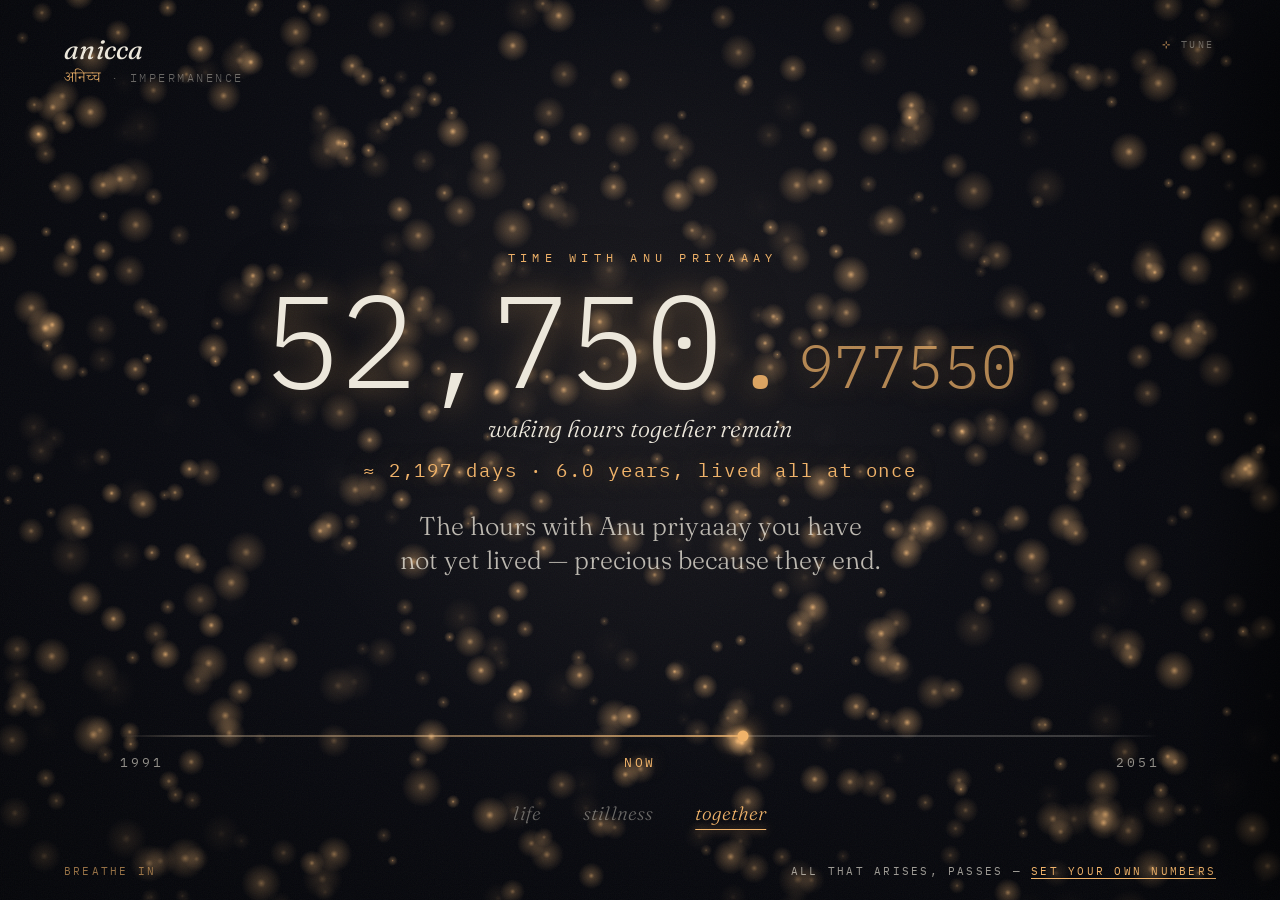
==== index.html @ 8d521f29 "anicca — a live meditation on impermanence A static, dependency-free page that renders the finite, w" ====
<!doctype html>
<html lang="en">
<head>
  <meta charset="utf-8" />
  <meta name="viewport" content="width=device-width, initial-scale=1, viewport-fit=cover" />
  <title>anicca · all that arises, passes</title>
  <meta name="description" content="A live meditation on impermanence — the finite, waking hours you still have, rendered as light against the dark." />

  <link rel="preconnect" href="https://fonts.googleapis.com" />
  <link rel="preconnect" href="https://fonts.gstatic.com" crossorigin />
  <link href="https://fonts.googleapis.com/css2?family=Fraunces:ital,opsz,wght@0,9..144,300..600;1,9..144,300..500&family=IBM+Plex+Mono:wght@300;400;500&family=Noto+Serif+Devanagari:wght@400;600&display=swap" rel="stylesheet" />

  <link rel="stylesheet" href="style.css" />
</head>
<body data-lens="anu">
  <!-- the abyss + the arising, passing field -->
  <canvas id="field" aria-hidden="true"></canvas>
  <div class="vignette" aria-hidden="true"></div>
  <div class="grain" aria-hidden="true"></div>

  <main class="stage">
    <!-- word-mark -->
    <header class="mark">
      <span class="mark__word">anicca</span>
      <span class="mark__gloss"><span class="deva">अनिच्च</span> · impermanence</span>
    </header>

    <!-- the count -->
    <section class="count" aria-live="polite">
      <p class="count__eyebrow" id="eyebrow">time together</p>

      <h1 class="count__number" id="number" aria-label="waking hours remaining">
        <span class="num-int" id="numInt">000,000</span><span class="num-dot">.</span><span class="num-frac" id="numFrac">000000</span>
      </h1>

      <p class="count__unit" id="unit">waking hours remain</p>

      <p class="count__sub" id="sub">≈ 0 days · 0 years</p>

      <p class="count__line" id="line">The hours you have not yet lived.</p>
    </section>

    <!-- the lifeline -->
    <section class="lifeline" aria-hidden="true">
      <div class="lifeline__track">
        <div class="lifeline__lived" id="lived"></div>
        <div class="lifeline__now" id="nowMark"></div>
      </div>
      <div class="lifeline__labels">
        <span id="originLabel">·</span>
        <span class="lifeline__nowlbl" id="nowLabel">now</span>
        <span id="horizonLabel">·</span>
      </div>
    </section>

    <!-- the lenses -->
    <nav class="lenses" id="lenses">
      <button class="lens" data-lens="life">life</button>
      <button class="lens" data-lens="stillness">stillness</button>
      <button class="lens is-active" data-lens="anu">together</button>
    </nav>
  </main>

  <!-- configure: anyone can tweak; defaults to what we set -->
  <button class="cfg-toggle" id="cfgToggle" aria-expanded="false" aria-controls="panel">tune</button>

  <aside class="panel" id="panel" aria-hidden="true">
    <div class="panel__head">
      <h2 class="panel__title">your numbers</h2>
      <button class="panel__close" id="panelClose" aria-label="close">esc</button>
    </div>

    <form class="panel__form" id="cfgForm" autocomplete="off">
      <fieldset class="panel__group">
        <legend>the two of you</legend>
        <label>you, born<input type="number" name="youBorn" min="1900" max="2026" inputmode="numeric" /></label>
        <label>them, name<input type="text" name="herName" maxlength="20" /></label>
        <label>them, born<input type="number" name="herBorn" min="1900" max="2026" inputmode="numeric" /></label>
      </fieldset>

      <fieldset class="panel__group">
        <legend>a day, in hours</legend>
        <label>sleep<input type="number" name="sleep" min="0" max="24" step="0.5" /></label>
        <label>work<input type="number" name="work" min="0" max="24" step="0.5" /></label>
        <label>upkeep<input type="number" name="personal" min="0" max="24" step="0.5" /></label>
        <label>stillness<input type="number" name="meditation" min="0" max="24" step="0.5" /></label>
      </fieldset>

      <fieldset class="panel__group">
        <legend>horizons, in years of age</legend>
        <label>together until<input type="number" name="togetherToAge" min="1" max="120" /></label>
        <label>a life until<input type="number" name="toAge" min="1" max="120" /></label>
      </fieldset>

      <p class="panel__note" id="panelNote">·</p>
      <button type="button" class="panel__reset" id="cfgReset">reset to ours</button>
    </form>
  </aside>

  <footer class="foot">
    <span class="foot__breath" id="breathLbl">breathe in</span>
    <span class="foot__cfg">all that arises, passes — <a href="#" id="cfgLink">set your own numbers</a></span>
  </footer>

  <script src="anicca.js"></script>
</body>
</html>
---- style.css ----
/* ============================================================
   anicca — all that arises, passes
   Literary serif + precise mono, one accent per lens,
   light drawn against the abyss.
   ============================================================ */

/* smooth accent transitions between lenses */
@property --accent {
  syntax: '<color>';
  inherits: true;
  initial-value: #f0b36a;
}
@property --accent-soft {
  syntax: '<color>';
  inherits: true;
  initial-value: rgba(240, 179, 106, 0.5);
}

:root {
  --bg:    #06070c;
  --ink:   #ece7db;
  --muted: rgba(236, 231, 219, 0.42);
  --faint: rgba(236, 231, 219, 0.16);

  --serif: 'Fraunces', Georgia, 'Times New Roman', serif;
  --mono:  'IBM Plex Mono', ui-monospace, 'SF Mono', monospace;
  --deva:  'Noto Serif Devanagari', var(--serif);

  --breath: 0; /* 0..1, driven by JS — the page breathes */
}

/* per-lens accent themes (canvas reads these too) */
body[data-lens='life']      { --accent: #c7d4e6; --accent-soft: rgba(199, 212, 230, 0.5); }
body[data-lens='stillness'] { --accent: #7fd8c0; --accent-soft: rgba(127, 216, 192, 0.5); }
body[data-lens='anu']       { --accent: #f0b36a; --accent-soft: rgba(240, 179, 106, 0.5); }

* { box-sizing: border-box; margin: 0; padding: 0; }

html, body { height: 100%; }

body {
  background: var(--bg);
  color: var(--ink);
  font-family: var(--serif);
  overflow: hidden;
  position: relative;
  transition: --accent 1.4s ease, --accent-soft 1.4s ease;
  -webkit-font-smoothing: antialiased;
  text-rendering: optimizeLegibility;
}

/* ---- the field ---- */
#field {
  position: fixed;
  inset: 0;
  width: 100%;
  height: 100%;
  display: block;
  z-index: 0;
}

/* edges sink into the dark */
.vignette {
  position: fixed;
  inset: 0;
  z-index: 1;
  pointer-events: none;
  background:
    radial-gradient(130% 100% at 50% 42%, transparent 38%, rgba(2, 3, 6, 0.55) 78%, rgba(2, 3, 6, 0.92) 100%);
}

/* film grain — keeps the dark from looking flat */
.grain {
  position: fixed;
  inset: -50%;
  z-index: 2;
  pointer-events: none;
  opacity: 0.05;
  background-image: url("data:image/svg+xml,%3Csvg xmlns='http://www.w3.org/2000/svg' width='160' height='160'%3E%3Cfilter id='n'%3E%3CfeTurbulence type='fractalNoise' baseFrequency='0.85' numOctaves='2' stitchTiles='stitch'/%3E%3C/filter%3E%3Crect width='100%25' height='100%25' filter='url(%23n)'/%3E%3C/svg%3E");
  animation: grain 7s steps(6) infinite;
}
@keyframes grain {
  0%,100% { transform: translate(0,0); }
  20% { transform: translate(-6%, 4%); }
  40% { transform: translate(4%, -6%); }
  60% { transform: translate(-4%, -4%); }
  80% { transform: translate(6%, 6%); }
}

/* ---- stage / layout ---- */
.stage {
  position: relative;
  z-index: 3;
  height: 100%;
  display: grid;
  grid-template-rows: auto 1fr auto auto;
  padding: clamp(1.4rem, 3.5vh, 2.8rem) clamp(1.4rem, 5vw, 4rem);
  padding-bottom: clamp(3.4rem, 8vh, 5rem); /* clear the fixed footer */
  gap: clamp(1rem, 3vh, 2.4rem);
}

/* word-mark */
.mark {
  display: flex;
  flex-direction: column;
  gap: 0.15rem;
  opacity: 0;
  animation: rise 1.6s 0.1s cubic-bezier(.2,.7,.2,1) forwards;
}
.mark__word {
  font-family: var(--serif);
  font-optical-sizing: auto;
  font-style: italic;
  font-weight: 400;
  font-size: clamp(1.15rem, 2.4vw, 1.7rem);
  letter-spacing: 0.01em;
  color: var(--ink);
}
.mark__gloss {
  font-family: var(--mono);
  font-weight: 300;
  font-size: 0.72rem;
  letter-spacing: 0.22em;
  text-transform: uppercase;
  color: var(--muted);
}
.deva { font-family: var(--deva); letter-spacing: 0; font-size: 0.95rem; color: var(--accent); }

/* the count — the heart */
.count {
  align-self: center;
  text-align: center;
  display: flex;
  flex-direction: column;
  align-items: center;
  gap: clamp(0.5rem, 1.6vh, 1.1rem);
}

.count__eyebrow {
  font-family: var(--mono);
  font-weight: 400;
  font-size: clamp(0.62rem, 1.1vw, 0.78rem);
  letter-spacing: 0.42em;
  text-transform: uppercase;
  color: var(--accent);
  padding-left: 0.42em; /* optical centering for the tracking */
  opacity: 0;
  animation: rise 1.6s 0.5s cubic-bezier(.2,.7,.2,1) forwards;
}

.count__number {
  font-family: var(--mono);
  font-weight: 300;
  font-variant-numeric: tabular-nums;
  font-feature-settings: 'tnum' 1;
  line-height: 0.92;
  font-size: clamp(2.7rem, 11vw, 8.2rem);
  letter-spacing: -0.02em;
  color: var(--ink);
  white-space: nowrap;
  text-shadow:
    0 0 28px var(--accent-soft),
    0 0 80px rgba(0,0,0,0.4);
  opacity: 0;
  animation: rise 1.8s 0.7s cubic-bezier(.2,.7,.2,1) forwards;
}
.num-dot  { color: var(--accent); opacity: 0.9; }
.num-frac {
  /* the present moment, dissolving */
  font-size: 0.46em;
  color: var(--accent);
  opacity: 0.72;
  letter-spacing: 0.01em;
  vertical-align: baseline;
}

.count__unit {
  font-family: var(--serif);
  font-style: italic;
  font-weight: 300;
  font-size: clamp(1rem, 2.2vw, 1.5rem);
  color: var(--ink);
  opacity: 0;
  animation: rise 1.6s 0.9s cubic-bezier(.2,.7,.2,1) forwards;
}

.count__sub {
  font-family: var(--mono);
  font-weight: 400;
  font-size: clamp(0.86rem, 1.9vw, 1.18rem);
  letter-spacing: 0.1em;
  color: var(--accent);
  text-shadow: 0 0 22px var(--accent-soft);
  opacity: 0;
  animation: rise 1.6s 1.05s cubic-bezier(.2,.7,.2,1) forwards;
}

.count__line {
  margin-top: clamp(0.4rem, 1.4vh, 1rem);
  max-width: 30ch;
  font-family: var(--serif);
  font-weight: 300;
  font-size: clamp(1.05rem, 2.5vw, 1.6rem);
  line-height: 1.35;
  text-wrap: balance;
  color: rgba(236, 231, 219, 0.78);
  opacity: 0;
  animation: rise 1.8s 1.25s cubic-bezier(.2,.7,.2,1) forwards;
}

/* lifeline */
.lifeline {
  align-self: end;
  width: min(1040px, 92vw);
  margin: 0 auto;
  opacity: 0;
  animation: rise 1.6s 1.4s cubic-bezier(.2,.7,.2,1) forwards;
}
.lifeline__track {
  position: relative;
  height: 2px;
  border-radius: 2px;
  background: linear-gradient(90deg,
    transparent,
    rgba(236, 231, 219, 0.22) 7%,
    rgba(236, 231, 219, 0.22) 93%,
    transparent);
}
.lifeline__lived {
  position: absolute;
  left: 0; top: 0; height: 100%;
  width: 0%;
  border-radius: 2px;
  background: linear-gradient(90deg, transparent, var(--accent));
  opacity: 0.7;
}
.lifeline__now {
  position: absolute;
  top: 50%;
  left: 0%;
  width: 11px; height: 11px;
  border-radius: 50%;
  background: var(--accent);
  transform: translate(-50%, -50%);
  box-shadow: 0 0 20px 3px var(--accent), 0 0 6px var(--accent);
  animation: pulse 3.4s ease-in-out infinite;
}
.lifeline__labels {
  display: flex;
  justify-content: space-between;
  margin-top: 1.05rem;
  font-family: var(--mono);
  font-size: 0.82rem;
  letter-spacing: 0.22em;
  text-transform: uppercase;
  color: rgba(236, 231, 219, 0.6);
}
.lifeline__nowlbl { color: var(--accent); text-shadow: 0 0 16px var(--accent-soft); }

/* lenses */
.lenses {
  align-self: center;
  justify-self: center;
  display: flex;
  justify-content: center;
  gap: clamp(1.2rem, 4vw, 2.6rem);
  opacity: 0;
  animation: rise 1.6s 1.55s cubic-bezier(.2,.7,.2,1) forwards;
}
.lens {
  background: none;
  border: none;
  cursor: pointer;
  font-family: var(--serif);
  font-style: italic;
  font-weight: 300;
  font-size: clamp(0.95rem, 2vw, 1.2rem);
  color: var(--muted);
  letter-spacing: 0.01em;
  padding: 0.2rem 0;
  position: relative;
  transition: color 0.6s ease;
}
.lens::after {
  content: '';
  position: absolute;
  left: 50%; bottom: -2px;
  width: 0; height: 1px;
  background: var(--accent);
  box-shadow: 0 0 8px var(--accent);
  transform: translateX(-50%);
  transition: width 0.5s cubic-bezier(.2,.7,.2,1);
}
.lens:hover { color: rgba(236, 231, 219, 0.78); }
.lens.is-active { color: var(--accent); }
.lens.is-active::after { width: 100%; }

/* footer */
.foot {
  position: fixed;
  z-index: 3;
  left: 0; right: 0; bottom: clamp(0.9rem, 2.4vh, 1.6rem);
  display: flex;
  justify-content: space-between;
  align-items: baseline;
  padding: 0 clamp(1.4rem, 5vw, 4rem);
  font-family: var(--mono);
  font-size: 0.7rem;
  letter-spacing: 0.2em;
  text-transform: uppercase;
  color: rgba(236, 231, 219, 0.66);
  pointer-events: none;
}
.foot a { color: var(--accent); text-decoration: none; border-bottom: 1px solid var(--accent); pointer-events: auto; }
.foot a:hover { opacity: 0.75; }
.foot__breath {
  color: var(--accent);
  opacity: calc(0.55 + var(--breath) * 0.45);
  transition: opacity 0.3s linear;
}
.foot__cfg { text-align: right; }

/* the breath ring — most present in stillness */
body::before {
  content: '';
  position: fixed;
  z-index: 2;
  top: 50%; left: 50%;
  width: 46vmin; height: 46vmin;
  border-radius: 50%;
  border: 1px solid var(--accent-soft);
  transform: translate(-50%, -50%) scale(calc(0.7 + var(--breath) * 0.42));
  opacity: 0;
  transition: opacity 1.2s ease;
  pointer-events: none;
  filter: blur(0.3px);
}
body[data-lens='stillness']::before {
  opacity: calc(0.06 + var(--breath) * 0.12);
}

@keyframes rise {
  from { opacity: 0; transform: translateY(14px); filter: blur(6px); }
  to   { opacity: 1; transform: translateY(0);    filter: blur(0); }
}
@keyframes pulse {
  0%, 100% { box-shadow: 0 0 20px 3px var(--accent), 0 0 6px var(--accent); }
  50%      { box-shadow: 0 0 30px 7px var(--accent), 0 0 10px var(--accent); }
}

/* ---- configure ---- */
.cfg-toggle {
  position: fixed;
  z-index: 5;
  top: clamp(1.4rem, 3.5vh, 2.8rem);
  right: clamp(1.4rem, 5vw, 4rem);
  background: none;
  border: none;
  cursor: pointer;
  font-family: var(--mono);
  font-size: 0.62rem;
  letter-spacing: 0.24em;
  text-transform: uppercase;
  color: var(--muted);
  padding: 0.4rem 0.1rem;
  transition: color 0.5s ease;
  opacity: 0;
  animation: rise 1.6s 0.3s cubic-bezier(.2,.7,.2,1) forwards;
}
.cfg-toggle::before { content: '⊹ '; color: var(--accent); }
.cfg-toggle:hover { color: var(--ink); }

.panel {
  position: fixed;
  z-index: 6;
  top: 0; right: 0;
  height: 100%;
  width: min(360px, 88vw);
  padding: clamp(2.4rem, 6vh, 3.6rem) clamp(1.6rem, 4vw, 2.4rem);
  background: rgba(9, 11, 18, 0.78);
  backdrop-filter: blur(22px) saturate(120%);
  -webkit-backdrop-filter: blur(22px) saturate(120%);
  border-left: 1px solid var(--accent-soft);
  box-shadow: -40px 0 80px rgba(0,0,0,0.5);
  transform: translateX(100%);
  transition: transform 0.7s cubic-bezier(.16,.84,.24,1);
  overflow-y: auto;
}
.panel.is-open { transform: translateX(0); }

.panel__head {
  display: flex;
  justify-content: space-between;
  align-items: baseline;
  margin-bottom: 2rem;
}
.panel__title {
  font-family: var(--serif);
  font-style: italic;
  font-weight: 400;
  font-size: 1.5rem;
  color: var(--ink);
}
.panel__close {
  background: none; border: none; cursor: pointer;
  font-family: var(--mono);
  font-size: 0.62rem;
  letter-spacing: 0.22em;
  text-transform: uppercase;
  color: var(--muted);
  transition: color 0.4s ease;
}
.panel__close:hover { color: var(--accent); }

.panel__group {
  border: none;
  margin-bottom: 1.8rem;
}
.panel__group legend {
  font-family: var(--mono);
  font-size: 0.6rem;
  letter-spacing: 0.2em;
  text-transform: uppercase;
  color: var(--accent);
  margin-bottom: 0.9rem;
  padding: 0;
}
.panel__form label {
  display: flex;
  align-items: center;
  justify-content: space-between;
  gap: 1rem;
  font-family: var(--serif);
  font-style: italic;
  font-size: 1rem;
  color: rgba(236, 231, 219, 0.8);
  padding: 0.5rem 0;
  border-bottom: 1px solid rgba(236, 231, 219, 0.07);
}
.panel__form input {
  width: 6.2rem;
  flex: none;
  background: none;
  border: none;
  border-bottom: 1px solid var(--faint);
  color: var(--ink);
  font-family: var(--mono);
  font-size: 0.92rem;
  text-align: right;
  padding: 0.2rem 0.1rem;
  transition: border-color 0.4s ease;
}
.panel__form input[type='text'] { text-align: right; }
.panel__form input:focus {
  outline: none;
  border-bottom-color: var(--accent);
}
/* strip number spinners — keep it quiet */
.panel__form input[type='number']::-webkit-inner-spin-button,
.panel__form input[type='number']::-webkit-outer-spin-button { -webkit-appearance: none; margin: 0; }
.panel__form input[type='number'] { -moz-appearance: textfield; appearance: textfield; }

.panel__note {
  font-family: var(--mono);
  font-size: 0.66rem;
  line-height: 1.6;
  letter-spacing: 0.04em;
  color: var(--muted);
  margin: 1.4rem 0 1.6rem;
}
.panel__reset {
  background: none;
  border: 1px solid var(--accent-soft);
  border-radius: 999px;
  cursor: pointer;
  font-family: var(--mono);
  font-size: 0.62rem;
  letter-spacing: 0.2em;
  text-transform: uppercase;
  color: var(--accent);
  padding: 0.6rem 1.2rem;
  transition: background 0.4s ease, color 0.4s ease;
}
.panel__reset:hover { background: var(--accent); color: var(--bg); }

/* small screens */
@media (max-width: 560px) {
  .stage { gap: 1.2rem; }
  .count__number { letter-spacing: -0.01em; }
  .foot { flex-direction: column; gap: 0.3rem; align-items: center; text-align: center; }
  .foot__cfg { text-align: center; }
}

/* stillness over motion */
@media (prefers-reduced-motion: reduce) {
  .grain, .lifeline__now { animation: none; }
  .mark, .count__eyebrow, .count__number, .count__unit,
  .count__sub, .count__line, .lifeline, .lenses {
    animation-duration: 0.01s;
  }
}
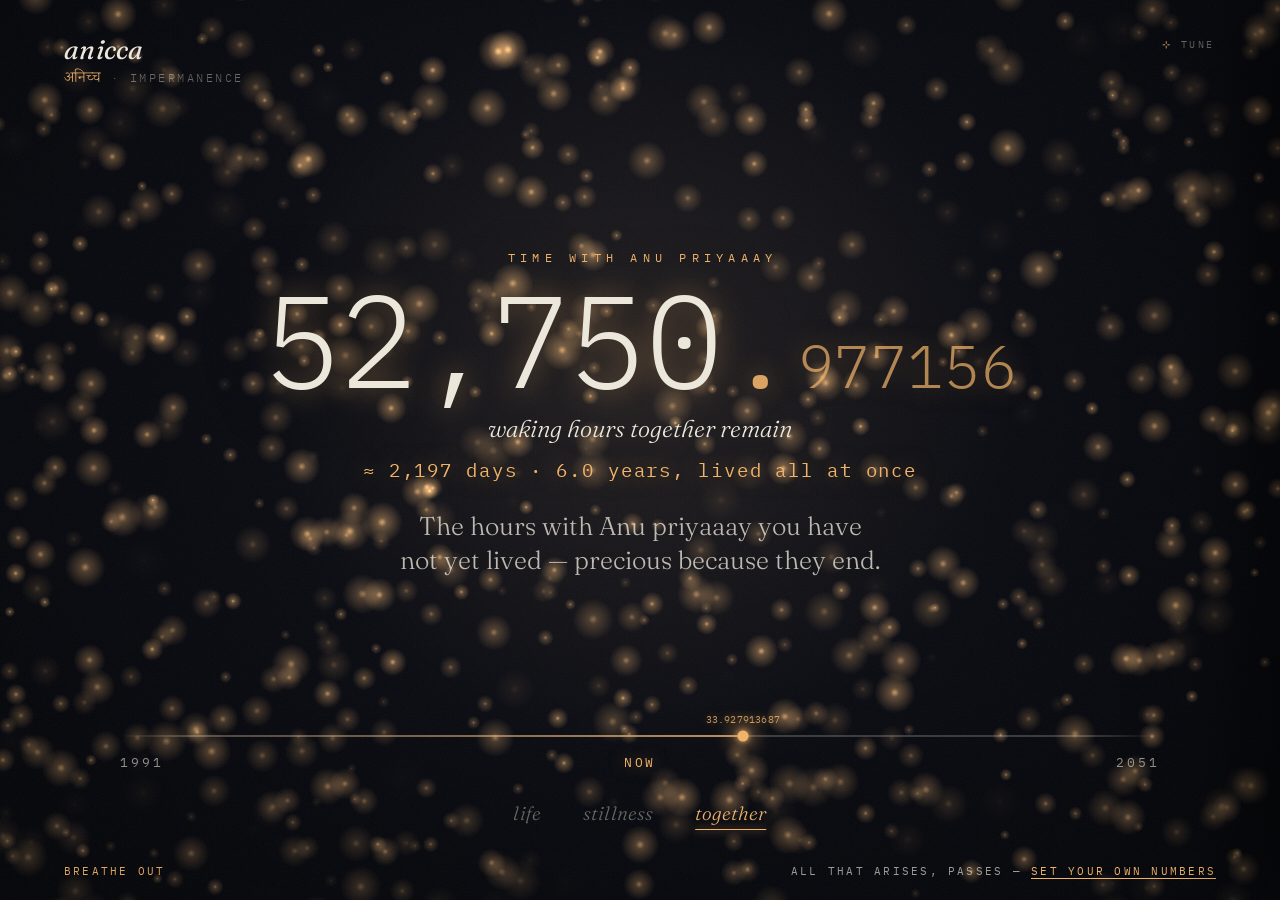
==== commit 16a9282c: "timeline: live age-up counter pinned to the now marker A tiny streaming "years lived" readout sits j" ====
--- a/index.html
+++ b/index.html
@@ -45,6 +45,7 @@
       <div class="lifeline__track">
         <div class="lifeline__lived" id="lived"></div>
         <div class="lifeline__now" id="nowMark"></div>
+        <div class="lifeline__age" id="ageMark" aria-hidden="true"></div>
       </div>
       <div class="lifeline__labels">
         <span id="originLabel">·</span>
--- a/style.css
+++ b/style.css
@@ -245,6 +245,22 @@
   box-shadow: 0 0 20px 3px var(--accent), 0 0 6px var(--accent);
   animation: pulse 3.4s ease-in-out infinite;
 }
+.lifeline__age {
+  /* your age, now — pinned above the moving now-dot; streams to feel time pass */
+  position: absolute;
+  left: 0;
+  bottom: calc(100% + 9px);
+  transform: translateX(-50%);
+  font-family: var(--mono);
+  font-size: 0.62rem;
+  letter-spacing: 0.02em;
+  font-variant-numeric: tabular-nums;
+  color: var(--accent);
+  opacity: 0.82;
+  white-space: nowrap;
+  text-shadow: 0 0 10px var(--accent-soft);
+  pointer-events: none;
+}
 .lifeline__labels {
   display: flex;
   justify-content: space-between;
@@ -346,6 +362,23 @@
 @keyframes pulse {
   0%, 100% { box-shadow: 0 0 20px 3px var(--accent), 0 0 6px var(--accent); }
   50%      { box-shadow: 0 0 30px 7px var(--accent), 0 0 10px var(--accent); }
+}
+
+/* instant reveal — for the new-tab extension: no staggered intro, the
+   number is there the moment the tab opens */
+body.instant .mark,
+body.instant .cfg-toggle,
+body.instant .count__eyebrow,
+body.instant .count__number,
+body.instant .count__unit,
+body.instant .count__sub,
+body.instant .count__line,
+body.instant .lifeline,
+body.instant .lenses {
+  animation: none !important;
+  opacity: 1 !important;
+  transform: none !important;
+  filter: none !important;
 }
 
 /* ---- configure ---- */
@@ -483,12 +516,54 @@
 }
 .panel__reset:hover { background: var(--accent); color: var(--bg); }
 
-/* small screens */
-@media (max-width: 560px) {
-  .stage { gap: 1.2rem; }
-  .count__number { letter-spacing: -0.01em; }
-  .foot { flex-direction: column; gap: 0.3rem; align-items: center; text-align: center; }
+/* small screens / phones */
+@media (max-width: 600px) {
+  .stage {
+    gap: clamp(0.8rem, 2.5vh, 1.4rem);
+    padding-left: 1.3rem;
+    padding-right: 1.3rem;
+    padding-top: calc(1.4rem + env(safe-area-inset-top));
+    padding-bottom: calc(clamp(4.4rem, 14vh, 6rem) + env(safe-area-inset-bottom));
+  }
+  .count { gap: 0.55rem; }
+  /* size to viewport width so the number never overflows its one line */
+  .count__number {
+    font-size: clamp(1.9rem, 13vw, 3.6rem);
+    letter-spacing: -0.01em;
+  }
+  .num-frac { font-size: 0.42em; }
+  .count__unit { font-size: 1.05rem; }
+  .count__sub {
+    font-size: clamp(0.74rem, 3.2vw, 0.96rem);
+    letter-spacing: 0.05em;
+  }
+  .count__line { font-size: clamp(1.02rem, 4.6vw, 1.32rem); max-width: 24ch; }
+
+  .lifeline__labels { font-size: 0.72rem; letter-spacing: 0.14em; }
+  .lenses { gap: clamp(1.1rem, 7vw, 1.9rem); }
+
+  .cfg-toggle { top: calc(1.3rem + env(safe-area-inset-top)); right: 1.3rem; }
+  .mark { padding-top: env(safe-area-inset-top); }
+
+  .foot {
+    flex-direction: column;
+    gap: 0.3rem;
+    align-items: center;
+    text-align: center;
+    bottom: calc(0.7rem + env(safe-area-inset-bottom));
+    font-size: 0.6rem;
+    padding: 0 1.3rem;
+  }
   .foot__cfg { text-align: center; }
+}
+
+/* landscape phones — short viewports */
+@media (max-height: 480px) and (orientation: landscape) {
+  .stage { gap: 0.4rem; padding-bottom: 3.2rem; }
+  .count { gap: 0.3rem; }
+  .count__number { font-size: clamp(2rem, 9vw, 4rem); }
+  .count__line { font-size: 1rem; }
+  .lifeline { display: none; } /* not enough room; keep the count + lenses */
 }
 
 /* stillness over motion */
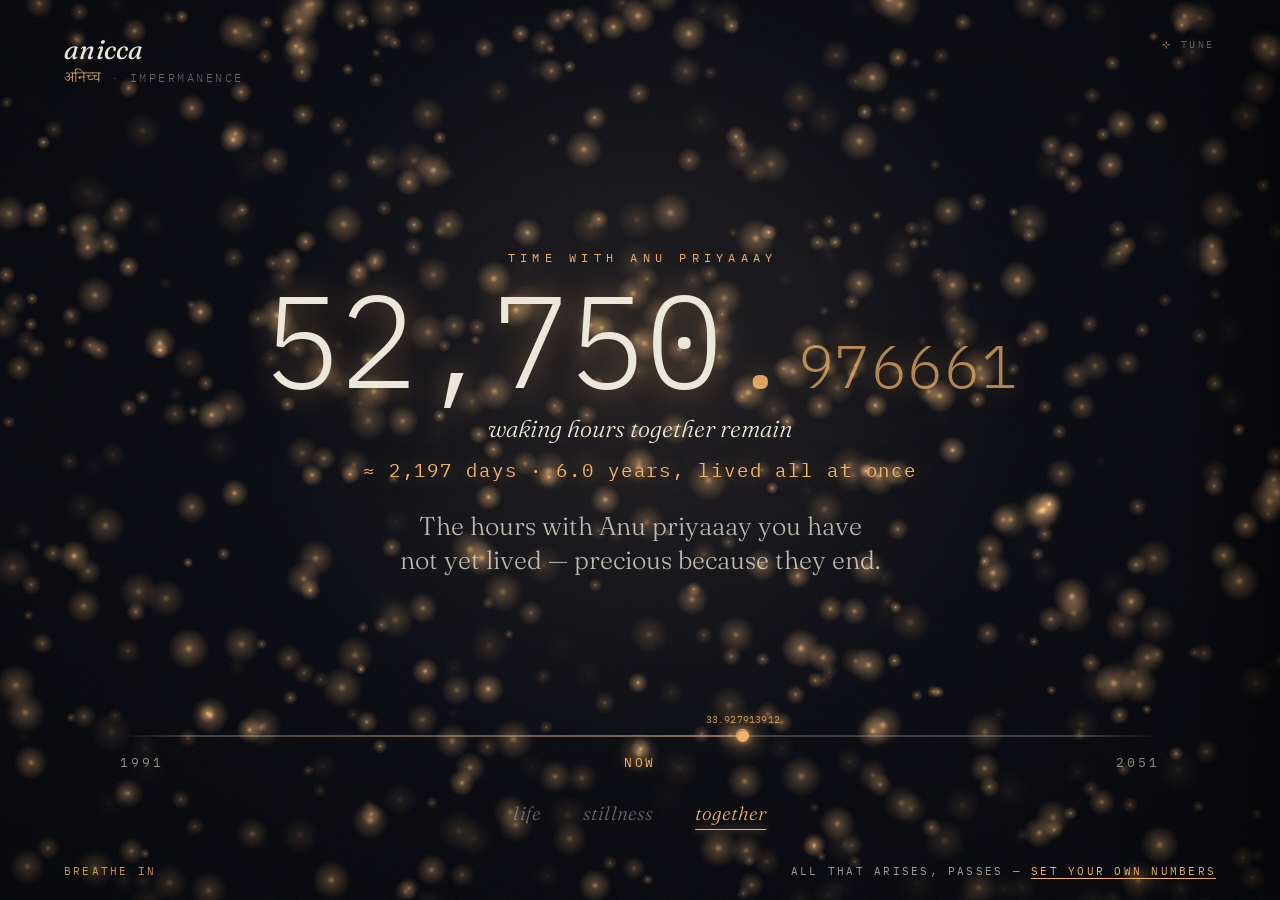
==== commit 6793f9fe: "split defaults: neutral engine, personal page, onboarding add-on The shared engine now ships NEUTRAL" ====
--- a/index.html
+++ b/index.html
@@ -103,6 +103,10 @@
     <span class="foot__cfg">all that arises, passes — <a href="#" id="cfgLink">set your own numbers</a></span>
   </footer>
 
+  <script>
+    /* my page — seed the (neutral) engine with my real numbers */
+    window.ANICCA_DEFAULTS = { youBorn: 1993, herBorn: 1991, herName: 'Anu priyaaay' };
+  </script>
   <script src="anicca.js"></script>
 </body>
 </html>
--- a/style.css
+++ b/style.css
@@ -231,8 +231,10 @@
   left: 0; top: 0; height: 100%;
   width: 0%;
   border-radius: 2px;
-  background: linear-gradient(90deg, transparent, var(--accent));
-  opacity: 0.7;
+  background: linear-gradient(90deg, transparent, var(--accent-soft) 45%, var(--accent));
+  background-size: 220% 100%;
+  opacity: 0.78;
+  animation: lifeflow 5.5s linear infinite; /* light flowing toward now */
 }
 .lifeline__now {
   position: absolute;
@@ -245,6 +247,17 @@
   box-shadow: 0 0 20px 3px var(--accent), 0 0 6px var(--accent);
   animation: pulse 3.4s ease-in-out infinite;
 }
+/* the present, pinging outward — arising and passing */
+.lifeline__now::after {
+  content: '';
+  position: absolute;
+  left: 50%; top: 50%;
+  width: 100%; height: 100%;
+  border-radius: 50%;
+  border: 1px solid var(--accent);
+  transform: translate(-50%, -50%);
+  animation: nowripple 2.6s ease-out infinite;
+}
 .lifeline__age {
   /* your age, now — pinned above the moving now-dot; streams to feel time pass */
   position: absolute;
@@ -362,6 +375,15 @@
 @keyframes pulse {
   0%, 100% { box-shadow: 0 0 20px 3px var(--accent), 0 0 6px var(--accent); }
   50%      { box-shadow: 0 0 30px 7px var(--accent), 0 0 10px var(--accent); }
+}
+@keyframes nowripple {
+  0%   { opacity: 0.7;  transform: translate(-50%, -50%) scale(0.5); }
+  80%  { opacity: 0.05; }
+  100% { opacity: 0;    transform: translate(-50%, -50%) scale(5); }
+}
+@keyframes lifeflow {
+  0%   { background-position: 200% 0; }
+  100% { background-position: 0% 0; }
 }
 
 /* instant reveal — for the new-tab extension: no staggered intro, the
@@ -568,7 +590,8 @@
 
 /* stillness over motion */
 @media (prefers-reduced-motion: reduce) {
-  .grain, .lifeline__now { animation: none; }
+  .grain, .lifeline__now, .lifeline__lived { animation: none; }
+  .lifeline__now::after { display: none; }
   .mark, .count__eyebrow, .count__number, .count__unit,
   .count__sub, .count__line, .lifeline, .lenses {
     animation-duration: 0.01s;
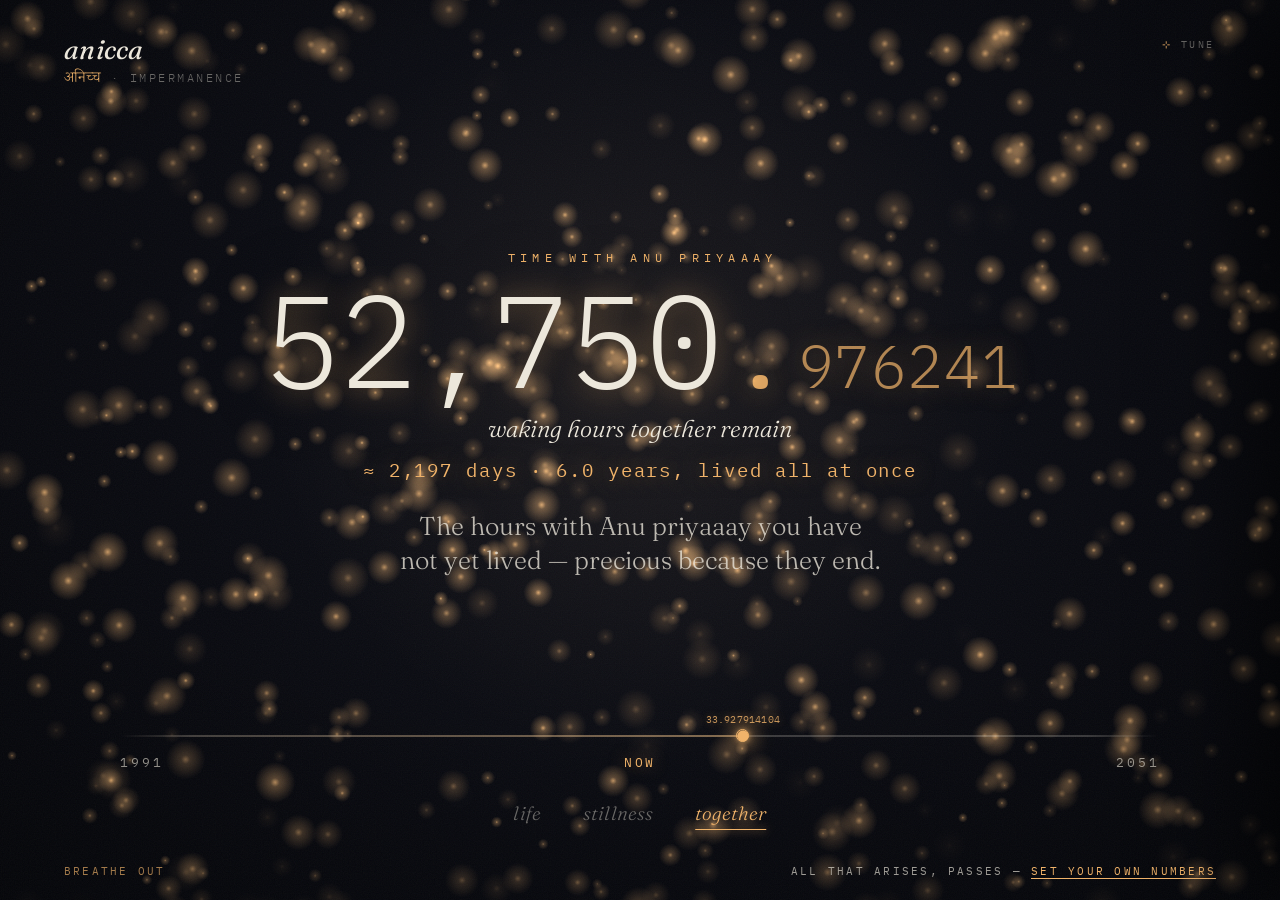
==== commit 7d0d0fc5: "rename lens key 'anu' → 'together' The relationship lens already displayed "together"; rename its in" ====
--- a/index.html
+++ b/index.html
@@ -12,7 +12,7 @@
 
   <link rel="stylesheet" href="style.css" />
 </head>
-<body data-lens="anu">
+<body data-lens="together">
   <!-- the abyss + the arising, passing field -->
   <canvas id="field" aria-hidden="true"></canvas>
   <div class="vignette" aria-hidden="true"></div>
@@ -58,7 +58,7 @@
     <nav class="lenses" id="lenses">
       <button class="lens" data-lens="life">life</button>
       <button class="lens" data-lens="stillness">stillness</button>
-      <button class="lens is-active" data-lens="anu">together</button>
+      <button class="lens is-active" data-lens="together">together</button>
     </nav>
   </main>
 
--- a/style.css
+++ b/style.css
@@ -32,7 +32,7 @@
 /* per-lens accent themes (canvas reads these too) */
 body[data-lens='life']      { --accent: #c7d4e6; --accent-soft: rgba(199, 212, 230, 0.5); }
 body[data-lens='stillness'] { --accent: #7fd8c0; --accent-soft: rgba(127, 216, 192, 0.5); }
-body[data-lens='anu']       { --accent: #f0b36a; --accent-soft: rgba(240, 179, 106, 0.5); }
+body[data-lens='together']       { --accent: #f0b36a; --accent-soft: rgba(240, 179, 106, 0.5); }
 
 * { box-sizing: border-box; margin: 0; padding: 0; }
 
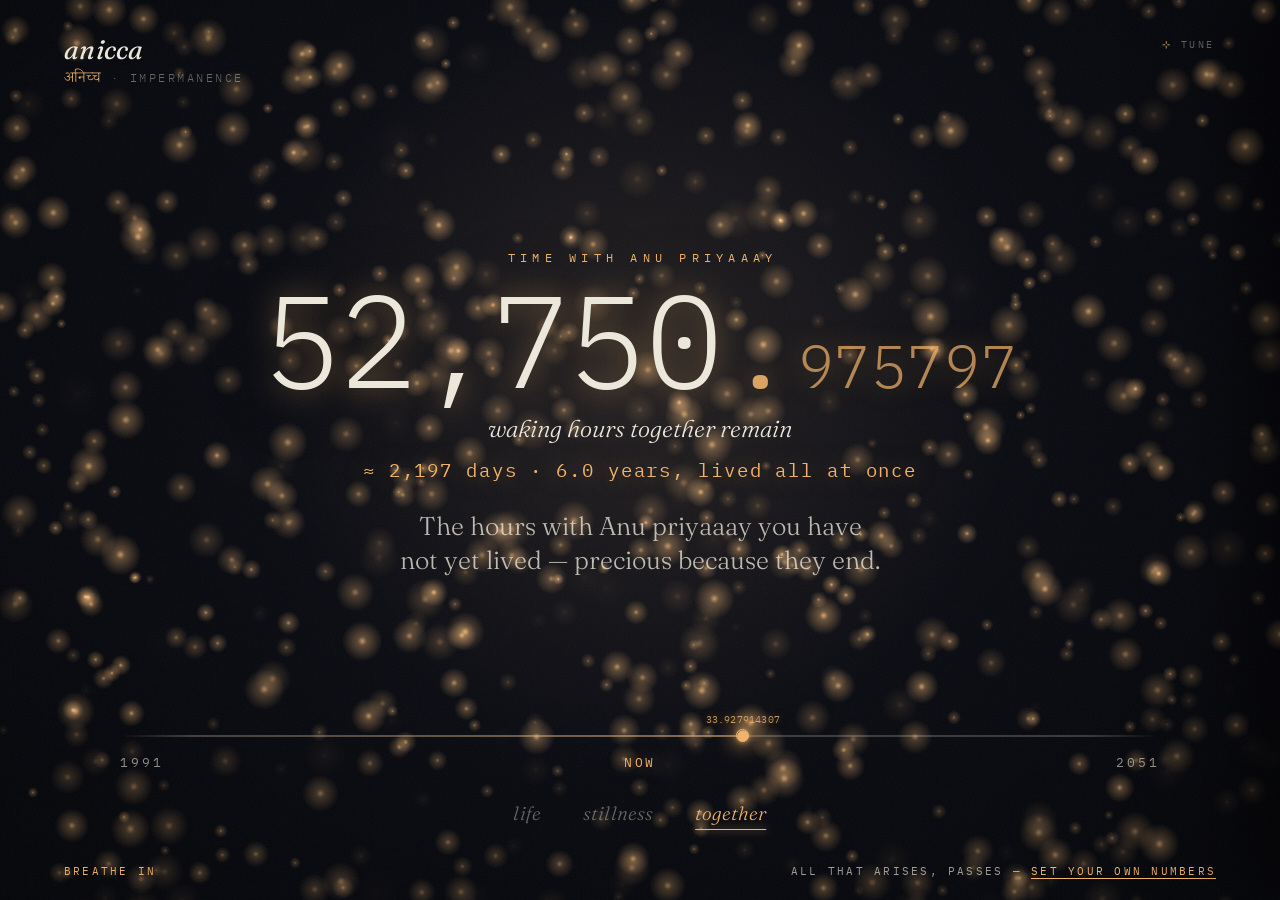
==== commit 758caedb: "config: full date of birth + gender-neutral 'their' keys - youBorn/herBorn (year) → youDob/theirDob " ====
--- a/index.html
+++ b/index.html
@@ -74,9 +74,9 @@
     <form class="panel__form" id="cfgForm" autocomplete="off">
       <fieldset class="panel__group">
         <legend>the two of you</legend>
-        <label>you, born<input type="number" name="youBorn" min="1900" max="2026" inputmode="numeric" /></label>
-        <label>them, name<input type="text" name="herName" maxlength="20" /></label>
-        <label>them, born<input type="number" name="herBorn" min="1900" max="2026" inputmode="numeric" /></label>
+        <label>you, born<input type="date" name="youDob" /></label>
+        <label>them, name<input type="text" name="theirName" maxlength="20" placeholder="—" /></label>
+        <label>them, born<input type="date" name="theirDob" /></label>
       </fieldset>
 
       <fieldset class="panel__group">
@@ -105,7 +105,7 @@
 
   <script>
     /* my page — seed the (neutral) engine with my real numbers */
-    window.ANICCA_DEFAULTS = { youBorn: 1993, herBorn: 1991, herName: 'Anu priyaaay' };
+    window.ANICCA_DEFAULTS = { youDob: '1993-01-01', theirDob: '1991-01-01', theirName: 'Anu priyaaay' };
   </script>
   <script src="anicca.js"></script>
 </body>
--- a/style.css
+++ b/style.css
@@ -509,6 +509,12 @@
 .panel__form input:focus {
   outline: none;
   border-bottom-color: var(--accent);
+}
+.panel__form input[type='date'] {
+  color-scheme: dark; /* dark native date picker */
+  width: 8.6rem;
+  text-align: left;
+  font-size: 0.82rem;
 }
 /* strip number spinners — keep it quiet */
 .panel__form input[type='number']::-webkit-inner-spin-button,
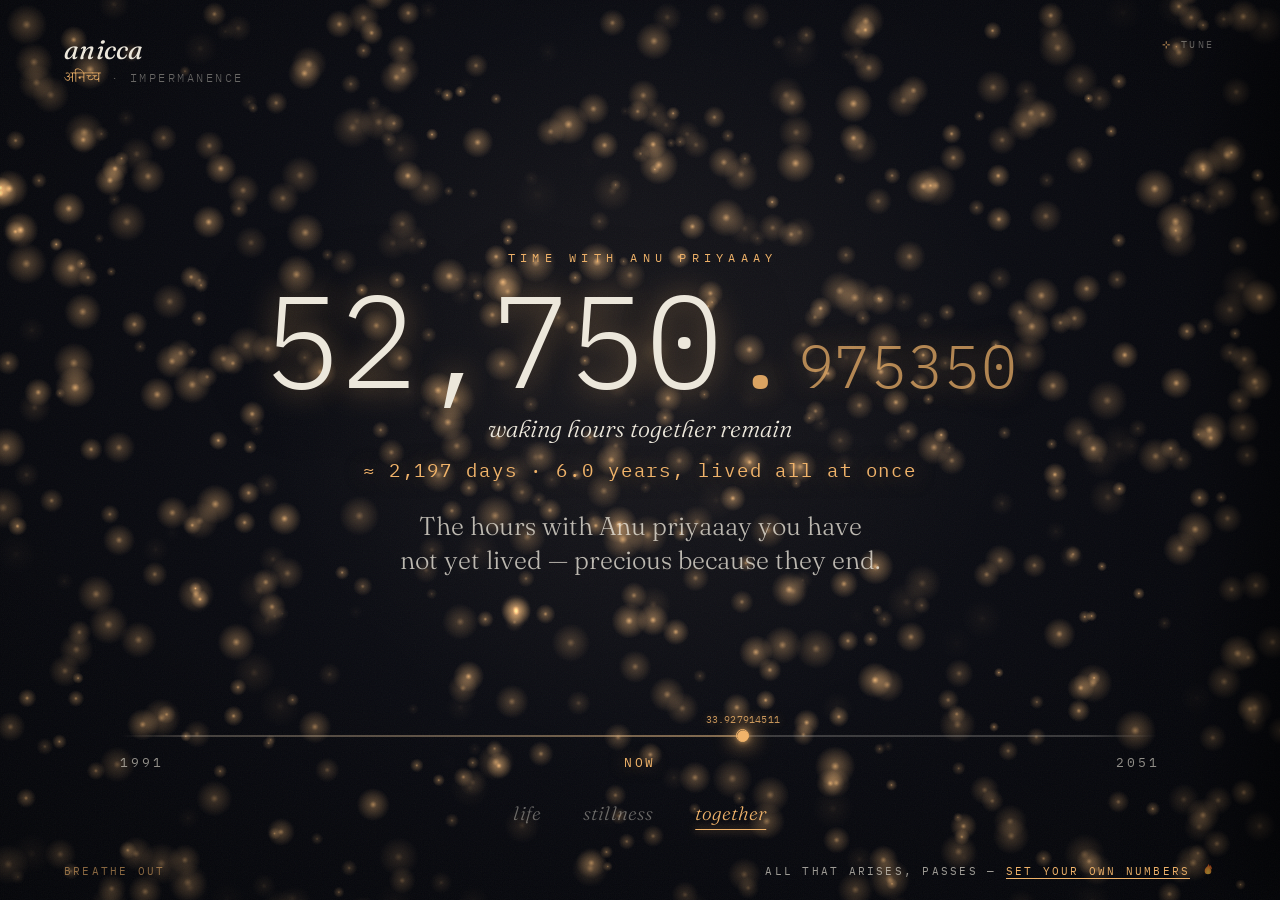
==== commit 78400ddd: "web: "get it on Firefox" flame in the footer A small Firefox-orange flame in the page footer links t" ====
--- a/index.html
+++ b/index.html
@@ -100,7 +100,7 @@
 
   <footer class="foot">
     <span class="foot__breath" id="breathLbl">breathe in</span>
-    <span class="foot__cfg">all that arises, passes — <a href="#" id="cfgLink">set your own numbers</a></span>
+    <span class="foot__cfg">all that arises, passes — <a href="#" id="cfgLink">set your own numbers</a><a class="foot__ff" href="https://github.com/NISH1001/anicca/tree/main/extension" target="_blank" rel="noopener" title="Get it as a Firefox new tab" aria-label="Get the Firefox new-tab add-on"><svg viewBox="0 0 24 24" width="16" height="16" aria-hidden="true" focusable="false"><defs><radialGradient id="ffflame" cx="48%" cy="82%" r="82%"><stop offset="0%" stop-color="#ffd64d"/><stop offset="48%" stop-color="#ff9d2e"/><stop offset="100%" stop-color="#e7451f"/></radialGradient></defs><path fill="url(#ffflame)" d="M12 2.5C12.7 5 11 6.6 9.6 8 8 9.6 7 11.2 7 13.5a5 5 0 0 0 10 0c0-1.7-.7-3-1.5-4.2 1 .4 1.8 1.2 2.3 2.2.5-2.8-.9-5.7-3.2-7.4.3 1.2-.2 2.3-1 3 .6-1.8-.2-3.8-1.6-4.6z"/></svg></a></span>
   </footer>
 
   <script>
--- a/style.css
+++ b/style.css
@@ -342,6 +342,18 @@
 }
 .foot a { color: var(--accent); text-decoration: none; border-bottom: 1px solid var(--accent); pointer-events: auto; }
 .foot a:hover { opacity: 0.75; }
+/* "get it on Firefox" flame (web page only) */
+.foot__ff {
+  display: inline-flex;
+  vertical-align: -3px;
+  margin-left: 0.6rem;
+  border-bottom: none !important;
+  opacity: 0.62;
+  pointer-events: auto;
+  transition: opacity 0.4s ease, transform 0.4s ease;
+}
+.foot__ff:hover { opacity: 1; transform: translateY(-1px); }
+.foot__ff svg { display: block; }
 .foot__breath {
   color: var(--accent);
   opacity: calc(0.55 + var(--breath) * 0.45);
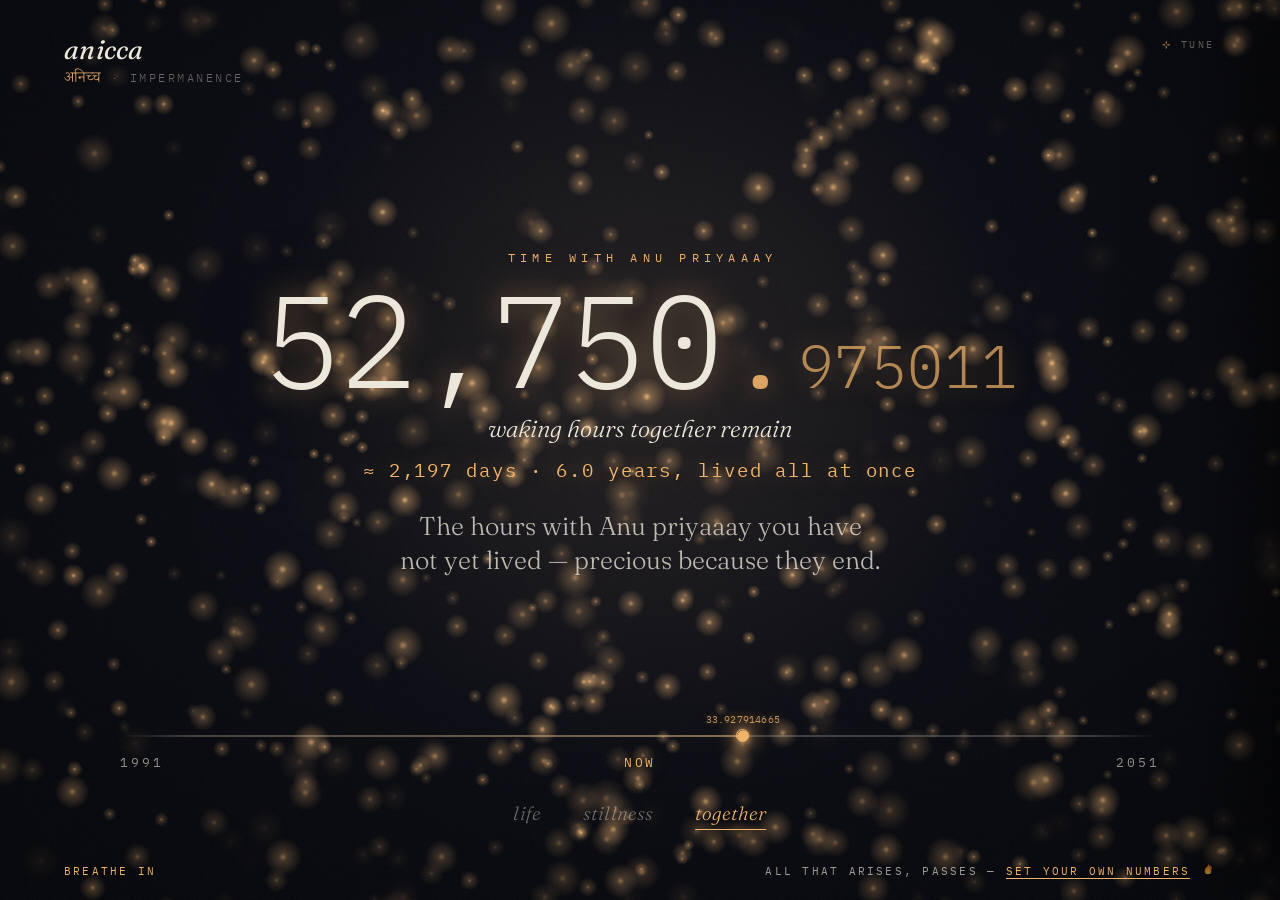
==== commit affcce9c: "readme + page: link Firefox add-on to live AMO listing Add the official "Get the Add-on" badge to th" ====
--- a/index.html
+++ b/index.html
@@ -100,7 +100,7 @@
 
   <footer class="foot">
     <span class="foot__breath" id="breathLbl">breathe in</span>
-    <span class="foot__cfg">all that arises, passes — <a href="#" id="cfgLink">set your own numbers</a><a class="foot__ff" href="https://github.com/NISH1001/anicca/tree/main/extension" target="_blank" rel="noopener" title="Get it as a Firefox new tab" aria-label="Get the Firefox new-tab add-on"><svg viewBox="0 0 24 24" width="16" height="16" aria-hidden="true" focusable="false"><defs><radialGradient id="ffflame" cx="48%" cy="82%" r="82%"><stop offset="0%" stop-color="#ffd64d"/><stop offset="48%" stop-color="#ff9d2e"/><stop offset="100%" stop-color="#e7451f"/></radialGradient></defs><path fill="url(#ffflame)" d="M12 2.5C12.7 5 11 6.6 9.6 8 8 9.6 7 11.2 7 13.5a5 5 0 0 0 10 0c0-1.7-.7-3-1.5-4.2 1 .4 1.8 1.2 2.3 2.2.5-2.8-.9-5.7-3.2-7.4.3 1.2-.2 2.3-1 3 .6-1.8-.2-3.8-1.6-4.6z"/></svg></a></span>
+    <span class="foot__cfg">all that arises, passes — <a href="#" id="cfgLink">set your own numbers</a><a class="foot__ff" href="https://addons.mozilla.org/en-US/firefox/addon/anicca-new-tab/" target="_blank" rel="noopener" title="Get anicca on the Firefox Add-ons store" aria-label="Get anicca on the Firefox Add-ons store"><svg viewBox="0 0 24 24" width="16" height="16" aria-hidden="true" focusable="false"><defs><radialGradient id="ffflame" cx="48%" cy="82%" r="82%"><stop offset="0%" stop-color="#ffd64d"/><stop offset="48%" stop-color="#ff9d2e"/><stop offset="100%" stop-color="#e7451f"/></radialGradient></defs><path fill="url(#ffflame)" d="M12 2.5C12.7 5 11 6.6 9.6 8 8 9.6 7 11.2 7 13.5a5 5 0 0 0 10 0c0-1.7-.7-3-1.5-4.2 1 .4 1.8 1.2 2.3 2.2.5-2.8-.9-5.7-3.2-7.4.3 1.2-.2 2.3-1 3 .6-1.8-.2-3.8-1.6-4.6z"/></svg></a></span>
   </footer>
 
   <script>
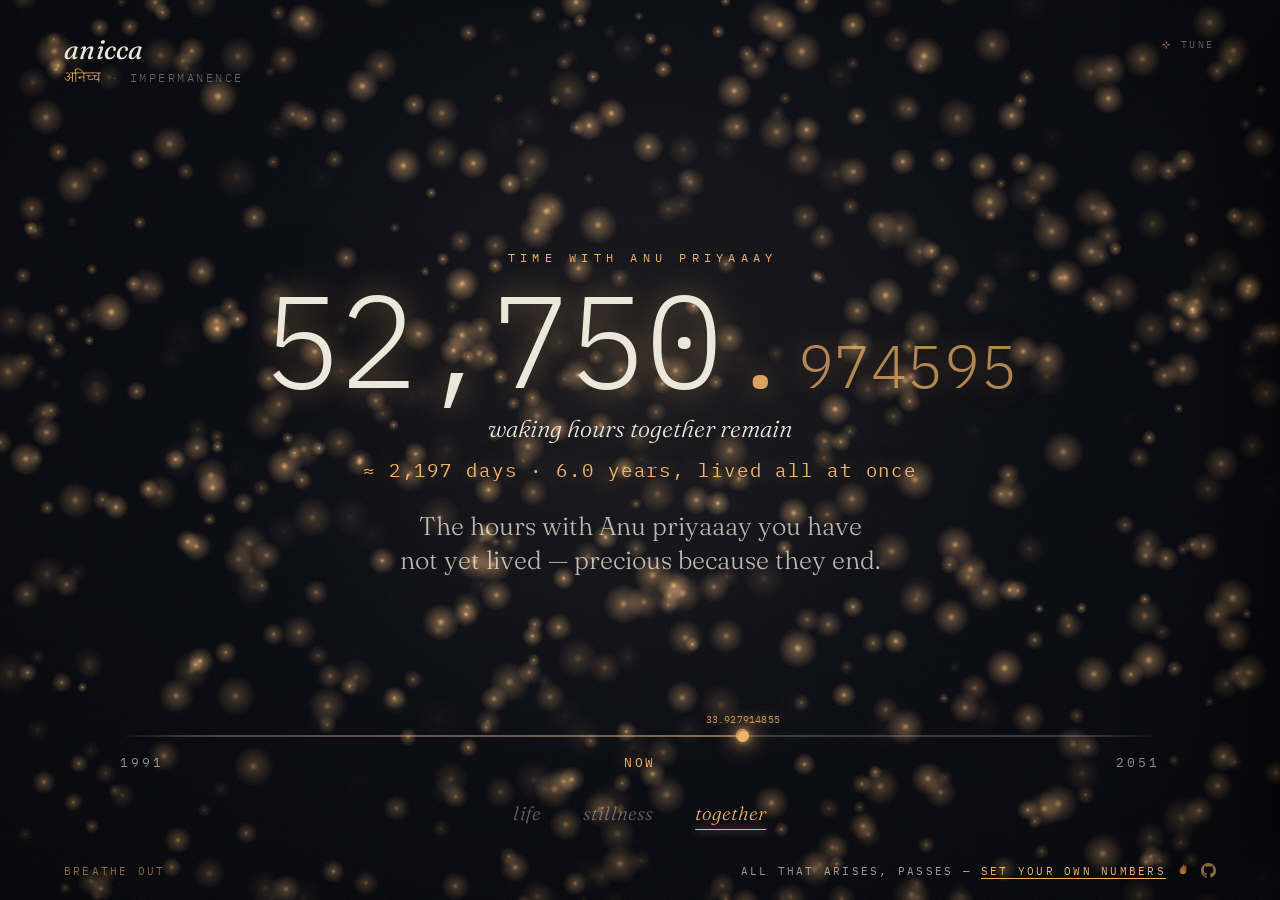
==== commit 15ef1750: "page: add GitHub mark beside the Firefox icon in the footer Generalize .foot__ff into a shared .foot" ====
--- a/index.html
+++ b/index.html
@@ -100,7 +100,7 @@
 
   <footer class="foot">
     <span class="foot__breath" id="breathLbl">breathe in</span>
-    <span class="foot__cfg">all that arises, passes — <a href="#" id="cfgLink">set your own numbers</a><a class="foot__ff" href="https://addons.mozilla.org/en-US/firefox/addon/anicca-new-tab/" target="_blank" rel="noopener" title="Get anicca on the Firefox Add-ons store" aria-label="Get anicca on the Firefox Add-ons store"><svg viewBox="0 0 24 24" width="16" height="16" aria-hidden="true" focusable="false"><defs><radialGradient id="ffflame" cx="48%" cy="82%" r="82%"><stop offset="0%" stop-color="#ffd64d"/><stop offset="48%" stop-color="#ff9d2e"/><stop offset="100%" stop-color="#e7451f"/></radialGradient></defs><path fill="url(#ffflame)" d="M12 2.5C12.7 5 11 6.6 9.6 8 8 9.6 7 11.2 7 13.5a5 5 0 0 0 10 0c0-1.7-.7-3-1.5-4.2 1 .4 1.8 1.2 2.3 2.2.5-2.8-.9-5.7-3.2-7.4.3 1.2-.2 2.3-1 3 .6-1.8-.2-3.8-1.6-4.6z"/></svg></a></span>
+    <span class="foot__cfg">all that arises, passes — <a href="#" id="cfgLink">set your own numbers</a><a class="foot__ico" href="https://addons.mozilla.org/en-US/firefox/addon/anicca-new-tab/" target="_blank" rel="noopener" title="Get anicca on the Firefox Add-ons store" aria-label="Get anicca on the Firefox Add-ons store"><svg viewBox="0 0 24 24" width="16" height="16" aria-hidden="true" focusable="false"><defs><radialGradient id="ffflame" cx="48%" cy="82%" r="82%"><stop offset="0%" stop-color="#ffd64d"/><stop offset="48%" stop-color="#ff9d2e"/><stop offset="100%" stop-color="#e7451f"/></radialGradient></defs><path fill="url(#ffflame)" d="M12 2.5C12.7 5 11 6.6 9.6 8 8 9.6 7 11.2 7 13.5a5 5 0 0 0 10 0c0-1.7-.7-3-1.5-4.2 1 .4 1.8 1.2 2.3 2.2.5-2.8-.9-5.7-3.2-7.4.3 1.2-.2 2.3-1 3 .6-1.8-.2-3.8-1.6-4.6z"/></svg></a><a class="foot__ico" href="https://github.com/NISH1001/anicca" target="_blank" rel="noopener" title="anicca on GitHub" aria-label="View the source on GitHub"><svg viewBox="0 0 16 16" width="15" height="15" aria-hidden="true" focusable="false"><path fill="currentColor" d="M8 0C3.58 0 0 3.58 0 8c0 3.54 2.29 6.53 5.47 7.59.4.07.55-.17.55-.38 0-.19-.01-.82-.01-1.49-2.01.37-2.53-.49-2.69-.94-.09-.23-.48-.94-.82-1.13-.28-.15-.68-.52-.01-.53.63-.01 1.08.58 1.23.82.72 1.21 1.87.87 2.33.66.07-.52.28-.87.51-1.07-1.78-.2-3.64-.89-3.64-3.95 0-.87.31-1.59.82-2.15-.08-.2-.36-1.02.08-2.12 0 0 .67-.21 2.2.82a7.6 7.6 0 0 1 2-.27c.68 0 1.36.09 2 .27 1.53-1.04 2.2-.82 2.2-.82.44 1.1.16 1.92.08 2.12.51.56.82 1.27.82 2.15 0 3.07-1.87 3.75-3.65 3.95.29.25.54.73.54 1.48 0 1.07-.01 1.93-.01 2.2 0 .21.15.46.55.38A8.01 8.01 0 0 0 16 8c0-4.42-3.58-8-8-8z"/></svg></a></span>
   </footer>
 
   <script>
--- a/style.css
+++ b/style.css
@@ -342,8 +342,8 @@
 }
 .foot a { color: var(--accent); text-decoration: none; border-bottom: 1px solid var(--accent); pointer-events: auto; }
 .foot a:hover { opacity: 0.75; }
-/* "get it on Firefox" flame (web page only) */
-.foot__ff {
+/* footer icon links — Firefox flame, GitHub mark (web page only) */
+.foot__ico {
   display: inline-flex;
   vertical-align: -3px;
   margin-left: 0.6rem;
@@ -352,8 +352,8 @@
   pointer-events: auto;
   transition: opacity 0.4s ease, transform 0.4s ease;
 }
-.foot__ff:hover { opacity: 1; transform: translateY(-1px); }
-.foot__ff svg { display: block; }
+.foot__ico:hover { opacity: 1; transform: translateY(-1px); }
+.foot__ico svg { display: block; }
 .foot__breath {
   color: var(--accent);
   opacity: calc(0.55 + var(--breath) * 0.45);
